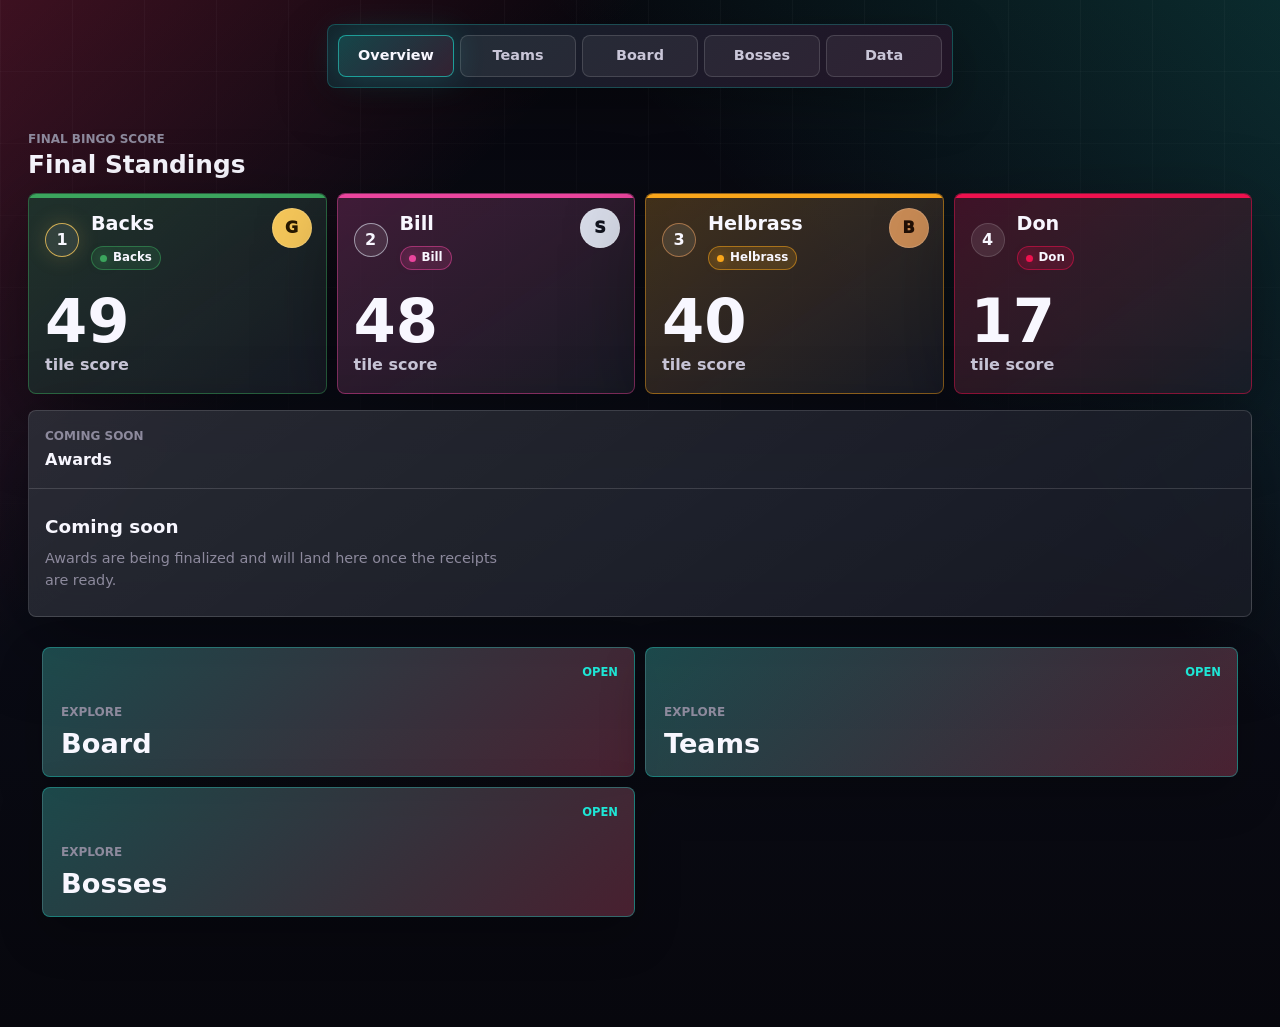
==== wrapped/index.html @ d40f6070 "Initial GitHub Pages publish surface" ====
<!doctype html>
<html lang="en">
  <head>
    <meta charset="utf-8" />
    <meta name="viewport" content="width=device-width, initial-scale=1" />
    <title>Iron Revolt Bingo V4 - Wrapped</title>
    <link rel="stylesheet" href="/wrapped/styles.css" />
  </head>
  <body>
    <div class="app-shell">
      <header class="topbar">
        <nav class="view-tabs" aria-label="Views">
          <button class="tab is-active" type="button" data-view="overview">Overview</button>
          <button class="tab" type="button" data-view="teams">Teams</button>
          <button class="tab" type="button" data-view="board">Board</button>
          <button class="tab" type="button" data-view="bosses">Bosses</button>
          <button class="tab" type="button" data-view="data">Data</button>
        </nav>
      </header>

      <main>
        <section class="view is-active" id="overview-view" aria-labelledby="overview-title">
          <div id="overview-content"></div>
        </section>

        <section class="view" id="teams-view" aria-labelledby="teams-title">
          <div class="section-header">
            <div>
              <p class="eyebrow">Rosters and work</p>
              <h2 id="teams-title">Teams</h2>
            </div>
          </div>
          <div id="teams-content"></div>
        </section>

        <section class="view" id="player-page-view" aria-label="Player detail">
          <div id="player-page"></div>
        </section>

        <section class="view" id="board-view" aria-labelledby="board-title">
          <div class="section-header">
            <div>
              <p class="eyebrow">Tile receipts</p>
              <h2 id="board-title">Board</h2>
            </div>
          </div>
          <div class="tiles-layout">
            <div class="board" id="tile-board" aria-label="Iron Revolt Bingo V4 board"></div>
          </div>
        </section>

        <section class="view" id="tile-page-view" aria-label="Tile detail">
          <div id="tile-page"></div>
        </section>

        <section class="view" id="bosses-view" aria-labelledby="bosses-title">
          <div class="section-header">
            <div>
              <p class="eyebrow">KC and EHB index</p>
              <h2 id="bosses-title">Bosses</h2>
            </div>
          </div>
          <div id="bosses-content"></div>
        </section>

        <section class="view" id="boss-page-view" aria-label="Boss detail">
          <div id="boss-page"></div>
        </section>

        <section class="view" id="data-view" aria-labelledby="data-title">
          <div class="section-header">
            <div>
              <p class="eyebrow">Source</p>
              <h2 id="data-title">Data</h2>
            </div>
          </div>
          <article class="glass-panel data-source-panel">
            <p>
              Thanks to @yep im dry for compiling the bingo data linked
              <a href="https://docs.google.com/spreadsheets/d/1VD5wGKxhlusBxQCUcKtXHOhb4hjnba7n8IAkv8ahu1g/edit?gid=1736930201#gid=1736930201" target="_blank" rel="noopener">here</a>.
            </p>
          </article>
        </section>

      </main>
      <nav class="bottom-nav" aria-label="Mobile views">
        <button class="tab is-active" type="button" data-view="overview">Overview</button>
        <button class="tab" type="button" data-view="teams">Teams</button>
        <button class="tab" type="button" data-view="board">Board</button>
        <button class="tab" type="button" data-view="bosses">Bosses</button>
        <button class="tab" type="button" data-view="data">Data</button>
      </nav>
    </div>

    <script type="module" src="/wrapped/app.js"></script>
  </body>
</html>
---- wrapped/styles.css ----
:root {
  color-scheme: dark;
  --bg: #07070d;
  --surface: rgba(16, 18, 30, 0.72);
  --surface-strong: rgba(25, 27, 43, 0.88);
  --surface-soft: rgba(255, 255, 255, 0.055);
  --border: rgba(255, 255, 255, 0.14);
  --border-strong: rgba(255, 255, 255, 0.24);
  --text: #f8f7ff;
  --secondary: #c9c6d8;
  --muted: #8d8a9d;
  --pink: #ff3366;
  --blue: #1b4dff;
  --cyan: #1ee6d6;
  --gold: #f6c75a;
  --silver: #d7dbe8;
  --bronze: #c98b55;
  --green: #4ce07d;
  --red: #ff5f72;
  --team-bill: #eb459e;
  --shadow: 0 24px 80px rgba(0, 0, 0, 0.36);
  --glow-pink: 0 0 32px rgba(255, 51, 102, 0.28);
  --glow-cyan: 0 0 32px rgba(30, 230, 214, 0.2);
  --app-bottom-space: calc(112px + env(safe-area-inset-bottom));
}

* {
  box-sizing: border-box;
}

html {
  background: var(--bg);
}

body {
  min-height: 100vh;
  margin: 0;
  background:
    linear-gradient(135deg, rgba(255, 51, 102, 0.22), transparent 28%),
    linear-gradient(225deg, rgba(30, 230, 214, 0.16), transparent 32%),
    linear-gradient(180deg, #07070d 0%, #0b0d18 46%, #07070d 100%);
  color: var(--text);
  font-family:
    Inter, ui-sans-serif, system-ui, -apple-system, BlinkMacSystemFont, "Segoe UI", sans-serif;
  font-size: 16px;
  line-height: 1.5;
}

body::before {
  content: "";
  position: fixed;
  inset: 0;
  pointer-events: none;
  background:
    linear-gradient(90deg, rgba(255, 255, 255, 0.045) 1px, transparent 1px),
    linear-gradient(0deg, rgba(255, 255, 255, 0.035) 1px, transparent 1px);
  background-size: 72px 72px;
  mask-image: linear-gradient(to bottom, rgba(0, 0, 0, 0.75), transparent 72%);
}

button,
input,
select {
  font: inherit;
}

button {
  color: inherit;
}

a {
  color: inherit;
}

.app-shell {
  position: relative;
  width: min(1320px, 100%);
  margin: 0 auto;
  padding: 16px 16px var(--app-bottom-space);
}

.topbar {
  position: sticky;
  top: 0;
  z-index: 20;
  display: block;
  margin-bottom: 18px;
  padding: 10px;
  border: 1px solid rgba(30, 230, 214, 0.24);
  border-radius: 8px;
  background:
    linear-gradient(135deg, rgba(19, 35, 44, 0.96), rgba(36, 20, 39, 0.94)),
    var(--surface-strong);
  box-shadow: 0 18px 52px rgba(0, 0, 0, 0.28);
  backdrop-filter: blur(18px);
}

.brand-mark {
  display: flex;
  align-items: center;
  gap: 10px;
}

.brand-glyph {
  display: grid;
  place-items: center;
  width: 42px;
  height: 42px;
  border: 1px solid var(--border-strong);
  border-radius: 8px;
  background: linear-gradient(135deg, rgba(255, 51, 102, 0.95), rgba(27, 77, 255, 0.75));
  box-shadow: var(--glow-pink);
  font-weight: 900;
}

.brand-mark h1 {
  margin: 0;
  font-size: 1.15rem;
  font-weight: 800;
}

.eyebrow {
  color: var(--muted);
  font-size: 0.75rem;
  font-weight: 800;
  letter-spacing: 0;
  margin: 0 0 3px;
  text-transform: uppercase;
}

h1,
h2,
h3,
p {
  margin-top: 0;
}

h2 {
  font-size: 1.55rem;
  line-height: 1.12;
  margin-bottom: 0;
}

h3 {
  font-size: 1rem;
  margin-bottom: 0;
}

.view-tabs {
  display: grid;
  grid-template-columns: repeat(5, minmax(0, 1fr));
  gap: 6px;
}

.tab,
.primary-action,
.secondary-action,
.focus-chip {
  min-height: 42px;
  border-radius: 8px;
  border: 1px solid var(--border);
  background: rgba(255, 255, 255, 0.06);
  cursor: pointer;
}

.tab {
  display: grid;
  place-items: center;
  color: var(--secondary);
  padding: 8px;
  font-size: 0.9rem;
  font-weight: 750;
  text-align: center;
  text-decoration: none;
}

.tab.is-active {
  color: var(--text);
  border-color: rgba(30, 230, 214, 0.58);
  background: linear-gradient(135deg, rgba(30, 230, 214, 0.18), rgba(255, 51, 102, 0.12));
  box-shadow: var(--glow-cyan);
}

.primary-action,
.secondary-action {
  padding: 10px 14px;
  font-weight: 800;
}

.primary-action {
  background: linear-gradient(135deg, var(--pink), #c324ff);
  border-color: rgba(255, 255, 255, 0.18);
  box-shadow: var(--glow-pink);
}

.secondary-action {
  background: rgba(255, 255, 255, 0.07);
}

.inline-action {
  min-height: 36px;
  padding: 8px 12px;
  font-size: 0.8rem;
}

.kpi-grid {
  display: grid;
  grid-template-columns: 1fr;
  gap: 10px;
}

.stat-card {
  position: relative;
  min-height: 138px;
  overflow: hidden;
  border: 1px solid var(--border);
  border-radius: 8px;
  background:
    linear-gradient(145deg, rgba(255, 255, 255, 0.11), rgba(255, 255, 255, 0.035)),
    var(--surface);
  box-shadow: var(--shadow);
  padding: 16px;
}

.stat-card::before {
  content: "";
  position: absolute;
  inset: 0 0 auto;
  height: 3px;
  background: var(--cyan);
}

.tone-pink::before {
  background: var(--pink);
}

.tone-blue::before {
  background: var(--blue);
}

.tone-gold::before {
  background: var(--gold);
}

.stat-card span,
.stat-card small {
  position: relative;
  z-index: 1;
  display: block;
  color: var(--secondary);
  font-size: 0.82rem;
  font-weight: 750;
}

.stat-card strong {
  position: relative;
  z-index: 1;
  display: block;
  margin: 12px 0 8px;
  font-size: 2.65rem;
  font-weight: 800;
  line-height: 0.92;
  font-variant-numeric: tabular-nums;
}

.kpi-grid {
  margin: 18px 0 24px;
}

.landing-note {
  max-width: 760px;
  margin: 20px 0 0;
  color: var(--secondary);
}

.landing-note h2 {
  margin: 6px 0 0;
  color: var(--text);
  font-size: clamp(1.35rem, 3vw, 2.15rem);
  line-height: 1.08;
}

.section-header {
  display: flex;
  flex-wrap: wrap;
  align-items: end;
  justify-content: space-between;
  gap: 14px;
  margin: 24px 0 14px;
}

.metric-chip {
  display: inline-flex;
  align-items: center;
  min-height: 30px;
  border: 1px solid var(--border);
  border-radius: 999px;
  color: var(--secondary);
  background: rgba(255, 255, 255, 0.06);
  font-size: 0.76rem;
  font-weight: 750;
  padding: 5px 9px;
  white-space: nowrap;
}

.team-badge {
  display: inline-flex;
  align-items: center;
  gap: 6px;
  width: fit-content;
  min-height: 24px;
  border: 1px solid color-mix(in srgb, var(--team-color), transparent 48%);
  border-radius: 999px;
  color: var(--text);
  background: color-mix(in srgb, var(--team-color), transparent 84%);
  font-size: 0.74rem;
  font-weight: 850;
  line-height: 1;
  padding: 3px 8px;
}

.team-badge > span {
  width: 7px;
  height: 7px;
  border-radius: 999px;
  background: var(--team-color);
  box-shadow: 0 0 12px color-mix(in srgb, var(--team-color), transparent 45%);
}

.view {
  display: none;
}

.view.is-active {
  display: block;
}

.detail-grid {
  display: grid;
  grid-template-columns: 1fr;
  gap: 14px;
}

.glass-panel,
.resource-card {
  border: 1px solid var(--border);
  border-radius: 8px;
  background:
    linear-gradient(145deg, rgba(255, 255, 255, 0.105), rgba(255, 255, 255, 0.035)),
    var(--surface);
  box-shadow: var(--shadow);
  overflow: hidden;
  backdrop-filter: blur(18px);
}

.panel-header {
  display: flex;
  align-items: center;
  justify-content: space-between;
  gap: 12px;
  min-height: 70px;
  padding: 16px;
  border-bottom: 1px solid var(--border);
}

.leader-list {
  padding: 6px;
}

.leader-row {
  display: grid;
  grid-template-columns: 42px minmax(0, 1fr) auto;
  gap: 10px;
  align-items: center;
  min-height: 62px;
  padding: 10px;
  border-radius: 8px;
}

.leader-row + .leader-row {
  margin-top: 4px;
}

.leader-row:hover {
  background: rgba(255, 255, 255, 0.055);
}

.rank-badge {
  display: grid;
  place-items: center;
  width: 34px;
  height: 34px;
  border-radius: 50%;
  background: rgba(255, 255, 255, 0.09);
  border: 1px solid var(--border);
  font-weight: 900;
  font-variant-numeric: tabular-nums;
}

.medal-1 .rank-badge,
.podium-card.medal-1 {
  border-color: rgba(246, 199, 90, 0.8);
  box-shadow: 0 0 22px rgba(246, 199, 90, 0.18);
}

.medal-2 .rank-badge,
.podium-card.medal-2 {
  border-color: rgba(215, 219, 232, 0.62);
}

.medal-3 .rank-badge,
.podium-card.medal-3 {
  border-color: rgba(201, 139, 85, 0.7);
}

.leader-copy {
  min-width: 0;
}

.leader-copy strong,
.tile-card strong {
  display: block;
  overflow: hidden;
  text-overflow: ellipsis;
  white-space: nowrap;
}

.leader-copy span,
.leader-value span,
.tile-card small,
.empty-state {
  color: var(--muted);
  font-size: 0.82rem;
}

.leader-value {
  text-align: right;
  font-variant-numeric: tabular-nums;
}

.leader-value strong {
  display: block;
  font-size: 1.1rem;
}

.focus-row {
  display: flex;
  gap: 8px;
  overflow-x: auto;
  padding-bottom: 2px;
}

.focus-chip {
  display: grid;
  grid-template-columns: minmax(180px, 1fr) auto;
  gap: 12px;
  align-items: center;
  min-width: 250px;
  padding: 10px 12px;
  text-align: left;
}

.focus-chip span,
.focus-chip small {
  overflow: hidden;
  text-overflow: ellipsis;
  white-space: nowrap;
}

.focus-chip small {
  color: var(--muted);
  font-size: 0.72rem;
  font-weight: 750;
}

.focus-chip strong {
  color: var(--gold);
  font-variant-numeric: tabular-nums;
}

.focus-chip.is-active {
  border-color: rgba(255, 51, 102, 0.68);
  background: rgba(255, 51, 102, 0.14);
}

.tiles-layout {
  display: grid;
  grid-template-columns: 1fr;
  justify-items: center;
  gap: 14px;
}

.board {
  display: grid;
  grid-template-columns: repeat(3, minmax(0, 1fr));
  gap: 7px;
  align-self: start;
  width: 100%;
  max-width: min(100%, 850px);
}

.tile-card {
  position: relative;
  min-height: 100px;
  aspect-ratio: 1;
  border: 1px solid var(--border);
  border-radius: 8px;
  overflow: hidden;
  padding: 0;
  background: #12131e;
  cursor: pointer;
  text-align: left;
}

.tile-card img {
  width: 100%;
  height: 100%;
  display: block;
  object-fit: cover;
  opacity: 0.55;
  filter: saturate(1.15);
}

.tile-card.is-complete img {
  opacity: 0.84;
}

.tile-card.is-focus {
  border-color: var(--gold);
  outline: 3px solid rgba(246, 199, 90, 0.25);
}

.tile-number {
  position: absolute;
  top: 7px;
  left: 7px;
  display: grid;
  place-items: center;
  min-width: 25px;
  height: 25px;
  border: 1px solid rgba(255, 255, 255, 0.4);
  border-radius: 999px;
  background: rgba(7, 7, 13, 0.72);
  font-size: 0.78rem;
  font-weight: 900;
}

.tile-scrim {
  position: absolute;
  inset: auto 0 0;
  padding: 30px 8px 8px;
  background: linear-gradient(to bottom, transparent, rgba(0, 0, 0, 0.9));
}

.tile-scrim small {
  display: block;
  font-weight: 800;
}

.resource-card {
  display: grid;
  grid-template-columns: 1fr;
}

.resource-media {
  min-height: 210px;
  background: #11131e;
}

.resource-media img {
  width: 100%;
  height: 100%;
  min-height: 210px;
  object-fit: cover;
  opacity: 0.86;
}

.resource-body {
  padding: 16px;
}

.resource-title-row {
  display: flex;
  align-items: start;
  justify-content: space-between;
  gap: 12px;
  margin-bottom: 14px;
}

.resource-body h2 {
  margin: 0;
}

.resource-stats {
  display: grid;
  grid-template-columns: 1fr;
  gap: 10px;
  margin-bottom: 12px;
}

.metric-block {
  min-height: 104px;
  border: 1px solid var(--border);
  border-radius: 8px;
  background: rgba(255, 255, 255, 0.065);
  padding: 12px;
}

.metric-block span,
.metric-block small {
  display: block;
  color: var(--secondary);
  font-size: 0.78rem;
  font-weight: 750;
}

.metric-block strong {
  display: block;
  margin: 8px 0 4px;
  font-size: 1.45rem;
  font-weight: 850;
  line-height: 1;
}

.tile-wom-summary {
  display: grid;
  gap: 8px;
}

.tile-wom-row {
  display: flex;
  flex-wrap: wrap;
  align-items: center;
  gap: 7px;
  min-height: 38px;
  border: 1px solid var(--border);
  border-radius: 8px;
  background: rgba(255, 255, 255, 0.065);
  padding: 8px 10px;
  color: var(--secondary);
  font-size: 0.9rem;
  font-weight: 750;
}

.tile-wom-row::before {
  content: "";
  width: 9px;
  height: 9px;
  flex: 0 0 auto;
  border-radius: 999px;
  background: var(--team-color);
  box-shadow: 0 0 0 3px color-mix(in srgb, var(--team-color), transparent 78%);
}

.tile-wom-team {
  color: var(--text);
  font-weight: 900;
}

.mood-nightmare {
  background:
    linear-gradient(135deg, rgba(20, 4, 29, 0.7), rgba(255, 51, 102, 0.12)),
    var(--surface);
}

.mood-yama {
  background:
    linear-gradient(135deg, rgba(30, 230, 214, 0.12), rgba(255, 51, 102, 0.12)),
    var(--surface);
}

.mood-doom_of_mokhaiotl {
  background:
    linear-gradient(135deg, rgba(246, 199, 90, 0.14), rgba(30, 230, 214, 0.09)),
    var(--surface);
}

.progress-wrap {
  display: grid;
  grid-template-columns: 1fr auto;
  gap: 10px;
  align-items: center;
}

.progress-track {
  height: 10px;
  overflow: hidden;
  border-radius: 999px;
  background: rgba(255, 255, 255, 0.08);
}

.progress-track span {
  display: block;
  height: 100%;
  border-radius: inherit;
  background: linear-gradient(90deg, var(--pink), var(--gold), var(--cyan));
}

.table-wrap {
  overflow-x: auto;
}

table {
  width: 100%;
  min-width: 720px;
  border-collapse: collapse;
}

.compact-table table {
  min-width: 540px;
}

th,
td {
  border-bottom: 1px solid rgba(255, 255, 255, 0.085);
  padding: 12px 14px;
  text-align: left;
  vertical-align: middle;
}

th {
  color: var(--muted);
  font-size: 0.74rem;
  font-weight: 850;
  text-transform: uppercase;
}

.sort-header {
  display: inline-flex;
  align-items: center;
  gap: 6px;
  border: 0;
  background: transparent;
  color: inherit;
  cursor: pointer;
  font: inherit;
  font-weight: inherit;
  letter-spacing: inherit;
  padding: 0;
  text-align: left;
  text-transform: inherit;
}

.sort-header:hover,
.sort-header.is-active {
  color: var(--cyan);
}

.sort-header span:last-child {
  display: inline-grid;
  place-items: center;
  width: 14px;
  height: 14px;
  border: 1px solid currentColor;
  border-radius: 999px;
  font-size: 0.62rem;
  line-height: 1;
}

td {
  color: var(--secondary);
  font-variant-numeric: tabular-nums;
}

.table-subline {
  display: block;
  margin-top: 3px;
  color: var(--muted);
  font-size: 0.78rem;
  font-weight: 700;
}

.gain-positive {
  color: var(--green);
}

.gain-pill {
  display: inline-flex;
  align-items: center;
  min-height: 26px;
  border-radius: 999px;
  color: var(--green);
  background: rgba(33, 229, 133, 0.13);
  font-weight: 850;
  padding: 3px 9px;
}

tbody tr:hover {
  background: rgba(255, 255, 255, 0.045);
}

.interlay-stack {
  display: grid;
  gap: 16px;
}

.interlay-empty {
  padding: 16px;
}

.interlay-empty p {
  color: var(--secondary);
  margin-bottom: 12px;
}

.split-boss-section + .split-boss-section {
  margin-top: 14px;
}

.mini-section-header {
  display: flex;
  align-items: center;
  justify-content: space-between;
  gap: 10px;
  padding: 0 14px 8px;
}

.split-boss-section h4 {
  margin: 0 0 8px;
  color: var(--text);
  font-size: 0.92rem;
}

.mini-section-header h4 {
  margin: 0;
}

.podium {
  display: grid;
  grid-template-columns: 1fr;
  gap: 8px;
  padding: 14px;
}

.podium-card {
  display: grid;
  grid-template-columns: 42px minmax(0, 1fr) auto;
  gap: 10px;
  align-items: center;
  border: 1px solid var(--border);
  border-radius: 8px;
  background: rgba(255, 255, 255, 0.055);
  padding: 12px;
}

.podium-card strong,
.podium-card span {
  display: block;
}

.podium-card span {
  color: var(--muted);
  font-size: 0.82rem;
}

.podium-card p {
  margin: 0;
  color: var(--text);
  font-size: 1.25rem;
  font-weight: 850;
  font-variant-numeric: tabular-nums;
}

.bottom-nav {
  position: sticky;
  bottom: 0;
  z-index: 30;
  display: grid;
  grid-template-columns: repeat(5, minmax(0, 1fr));
  gap: 6px;
  margin-top: 18px;
  padding: 10px;
  border: 1px solid rgba(30, 230, 214, 0.22);
  border-radius: 8px 8px 0 0;
  background:
    linear-gradient(135deg, rgba(19, 35, 44, 0.98), rgba(36, 20, 39, 0.96)),
    var(--surface-strong);
  box-shadow: 0 -18px 52px rgba(0, 0, 0, 0.32);
}

.empty-state {
  padding: 16px;
}

.data-source-panel {
  padding: 18px;
}

.data-source-panel p {
  max-width: 66ch;
  margin: 0;
  color: var(--secondary);
  font-size: 1rem;
  line-height: 1.55;
}

.data-source-panel a {
  color: var(--cyan);
  font-weight: 850;
  text-decoration-thickness: 2px;
  text-underline-offset: 3px;
}

.section-stack,
.team-stack {
  display: grid;
  gap: 16px;
}

.score-grid {
  display: grid;
  grid-template-columns: 1fr;
  gap: 10px;
}

.score-card {
  position: relative;
  min-height: 180px;
  overflow: hidden;
  border: 1px solid color-mix(in srgb, var(--team-color), transparent 52%);
  border-radius: 8px;
  background:
    linear-gradient(145deg, color-mix(in srgb, var(--team-color), transparent 78%), rgba(255, 255, 255, 0.045)),
    var(--surface);
  padding: 16px;
  box-shadow: var(--shadow);
}

.score-card::before {
  content: "";
  position: absolute;
  inset: 0 0 auto;
  height: 4px;
  background: var(--team-color);
}

.score-card.medal-1::after,
.score-card.medal-2::after,
.score-card.medal-3::after {
  position: absolute;
  top: 14px;
  right: 14px;
  min-width: 38px;
  min-height: 38px;
  display: grid;
  place-items: center;
  border: 1px solid var(--border);
  border-radius: 999px;
  font-weight: 950;
}

.score-card.medal-1::after {
  content: "G";
  color: #271800;
  background: var(--gold);
}

.score-card.medal-2::after {
  content: "S";
  color: #11131e;
  background: var(--silver);
}

.score-card.medal-3::after {
  content: "B";
  color: #211006;
  background: var(--bronze);
}

.score-card-header {
  display: flex;
  align-items: center;
  gap: 12px;
}

.score-card h3 {
  margin: 0 0 6px;
  font-size: 1.2rem;
}

.score-card > strong {
  display: block;
  margin: 24px 0 4px;
  font-size: 3.8rem;
  line-height: 0.9;
  font-weight: 900;
  font-variant-numeric: tabular-nums;
}

.score-card > span {
  color: var(--secondary);
  font-weight: 800;
}

.award-placeholder-grid,
.action-grid {
  display: grid;
  grid-template-columns: 1fr;
  gap: 10px;
  padding: 14px;
}

.award-placeholder {
  display: grid;
  gap: 10px;
  min-height: 112px;
  align-content: space-between;
  border: 1px solid var(--border);
  border-radius: 8px;
  background: rgba(255, 255, 255, 0.055);
  padding: 14px;
}

.award-placeholder strong {
  font-size: 1rem;
}

.award-coming-soon {
  display: grid;
  gap: 8px;
  padding: 24px 16px;
}

.award-coming-soon strong {
  font-size: 1.15rem;
}

.award-coming-soon span {
  max-width: 52ch;
  color: var(--muted);
  font-size: 0.9rem;
}

.nav-card {
  position: relative;
  display: grid;
  align-content: end;
  min-height: 130px;
  overflow: hidden;
  border: 1px solid rgba(30, 230, 214, 0.34);
  border-radius: 8px;
  background:
    linear-gradient(135deg, rgba(30, 230, 214, 0.22), rgba(255, 51, 102, 0.2)),
    rgba(255, 255, 255, 0.08);
  color: var(--text);
  cursor: pointer;
  padding: 18px;
  text-align: left;
  text-decoration: none;
  box-shadow: 0 18px 46px rgba(0, 0, 0, 0.24);
}

.nav-card::after {
  content: "Open";
  position: absolute;
  top: 16px;
  right: 16px;
  color: var(--cyan);
  font-size: 0.72rem;
  font-weight: 900;
  text-transform: uppercase;
}

.nav-card:hover {
  border-color: rgba(30, 230, 214, 0.68);
  background:
    linear-gradient(135deg, rgba(30, 230, 214, 0.3), rgba(255, 51, 102, 0.24)),
    rgba(255, 255, 255, 0.1);
  transform: translateY(-1px);
}

.nav-card strong {
  display: block;
  margin-top: 6px;
  font-size: 1.7rem;
  line-height: 1;
}

.team-panel {
  border-color: color-mix(in srgb, var(--team-color, white), transparent 68%);
}

.team-panel-toggle {
  width: 100%;
  border: 0;
  background: transparent;
  color: var(--text);
  cursor: pointer;
  text-align: left;
  transition:
    background 180ms ease,
    border-color 180ms ease;
}

.team-panel-toggle:hover {
  background: rgba(255, 255, 255, 0.04);
}

.team-panel-toggle:focus-visible {
  outline: 3px solid color-mix(in srgb, var(--team-color), transparent 68%);
  outline-offset: -3px;
}

.team-panel-toggle-icon {
  display: grid;
  place-items: center;
  width: 34px;
  height: 34px;
  border: 1px solid color-mix(in srgb, var(--team-color), transparent 54%);
  border-radius: 999px;
  color: var(--secondary);
  background: color-mix(in srgb, var(--team-color), transparent 88%);
  font-size: 0.8rem;
  font-weight: 900;
  transition:
    transform 240ms ease,
    color 180ms ease,
    border-color 180ms ease;
}

.team-panel-toggle:hover .team-panel-toggle-icon {
  color: var(--text);
  border-color: color-mix(in srgb, var(--team-color), transparent 34%);
}

.team-panel-body-shell {
  display: grid;
  grid-template-rows: 1fr;
  opacity: 1;
  transition:
    grid-template-rows 280ms ease,
    opacity 220ms ease;
}

.team-panel-body-shell > .team-panel-body {
  min-height: 0;
  overflow: hidden;
}

.team-panel.is-collapsed .team-panel-toggle {
  border-bottom-color: transparent;
}

.team-panel.is-collapsed .team-panel-toggle-icon {
  transform: rotate(-90deg);
}

.team-panel.is-collapsed .team-panel-body-shell {
  grid-template-rows: 0fr;
  opacity: 0;
}

.team-panel.is-collapsed .team-panel-body {
  border-top-color: transparent;
  padding-block: 0;
}

.team-panel-body {
  border-top: 3px solid var(--team-color);
  padding: 14px;
  transition:
    border-color 180ms ease,
    padding 280ms ease;
}

.team-panel-body .resource-stats {
  margin-bottom: 14px;
}

.roster-table table {
  min-width: 760px;
}

.link-button {
  border: 0;
  background: transparent;
  color: var(--text);
  cursor: pointer;
  font: inherit;
  padding: 0;
  text-align: left;
}

.link-button:hover {
  color: var(--cyan);
}

.badge-row {
  display: flex;
  flex-wrap: wrap;
  gap: 5px;
  margin-top: 5px;
}

.award-badge {
  display: inline-flex;
  align-items: center;
  min-height: 24px;
  border: 1px solid color-mix(in srgb, var(--gold), transparent 42%);
  border-radius: 999px;
  color: var(--gold);
  background: rgba(246, 199, 90, 0.12);
  font-size: 0.72rem;
  font-weight: 900;
  padding: 3px 8px;
}

.tile-leader-grid {
  display: grid;
  grid-template-columns: 1fr;
  align-items: start;
  gap: 10px;
  margin-top: 12px;
}

.tile-leader-card {
  display: grid;
  align-content: start;
  gap: 8px;
  min-height: 0;
  border: 1px solid color-mix(in srgb, var(--team-color, var(--cyan)), transparent 48%);
  border-radius: 8px;
  background:
    linear-gradient(135deg, color-mix(in srgb, var(--team-color, var(--cyan)), transparent 86%), rgba(255, 255, 255, 0.055)),
    var(--surface-soft);
  color: var(--text);
  padding: 12px;
  text-align: left;
}

.tile-leader-card > span,
.tile-leader-card > small,
.tile-leader-card > p {
  color: var(--secondary);
  font-size: 0.78rem;
  font-weight: 800;
  margin: 0;
}

.tile-leader-card > span {
  color: var(--muted);
  text-transform: uppercase;
}

.tile-leader-list {
  display: flex;
  flex-wrap: wrap;
  align-items: flex-start;
  gap: 12px 14px;
}

.tile-leader-name {
  display: inline-grid;
  justify-self: start;
  justify-items: start;
  gap: 7px;
  max-width: min(100%, 160px);
}

.tile-leader-name strong {
  font-size: 1.25rem;
  line-height: 1;
  overflow-wrap: anywhere;
}

.tile-leader-name .team-badge {
  max-width: 100%;
}

.boss-index-grid {
  display: grid;
  grid-template-columns: 1fr;
  gap: 10px;
}

.boss-card {
  position: relative;
  display: grid;
  min-height: 172px;
  overflow: hidden;
  border: 1px solid var(--border);
  border-radius: 8px;
  background:
    linear-gradient(135deg, rgba(30, 230, 214, 0.12), rgba(255, 51, 102, 0.1)),
    #11131e;
  color: var(--text);
  cursor: pointer;
  padding: 0;
  text-align: left;
}

.boss-card img {
  position: absolute;
  inset: 0;
  width: 100%;
  height: 100%;
  object-fit: cover;
  opacity: 0.56;
  filter: saturate(1.1);
}

.boss-card:hover {
  border-color: rgba(30, 230, 214, 0.68);
  transform: translateY(-1px);
}

.boss-card-scrim {
  position: relative;
  z-index: 1;
  align-self: end;
  display: grid;
  gap: 4px;
  padding: 42px 14px 12px;
  background: linear-gradient(to bottom, transparent, rgba(0, 0, 0, 0.9));
}

.boss-card-scrim strong {
  overflow: hidden;
  font-size: 1.08rem;
  font-weight: 900;
  line-height: 1.05;
  text-overflow: ellipsis;
  white-space: nowrap;
}

.boss-card-scrim small {
  overflow: hidden;
  color: var(--secondary);
  font-size: 0.78rem;
  font-weight: 800;
  text-overflow: ellipsis;
  white-space: nowrap;
}

.boss-card-stats {
  position: absolute;
  top: 10px;
  left: 10px;
  right: 10px;
  z-index: 2;
  display: flex;
  flex-wrap: wrap;
  gap: 6px;
}

.boss-card-stats span {
  min-height: 26px;
  border: 1px solid rgba(255, 255, 255, 0.22);
  border-radius: 999px;
  background: rgba(7, 7, 13, 0.72);
  color: var(--text);
  font-size: 0.72rem;
  font-weight: 850;
  padding: 4px 8px;
}

.boss-related-section {
  display: grid;
  gap: 8px;
}

.related-tile-grid {
  display: grid;
  grid-template-columns: 1fr;
  gap: 8px;
}

.related-tile-card {
  position: relative;
  display: grid;
  grid-template-columns: 72px minmax(0, 1fr);
  gap: 10px;
  align-items: center;
  min-height: 76px;
  overflow: hidden;
  border: 1px solid var(--border);
  border-radius: 8px;
  background: rgba(255, 255, 255, 0.065);
  color: var(--text);
  cursor: pointer;
  padding: 8px;
  text-align: left;
}

.related-tile-card img {
  width: 60px;
  height: 60px;
  border-radius: 6px;
  object-fit: cover;
}

.related-tile-card strong,
.related-tile-card small {
  display: block;
  overflow: hidden;
  text-overflow: ellipsis;
  white-space: nowrap;
}

.related-tile-card small {
  color: var(--muted);
  font-size: 0.78rem;
  font-weight: 800;
}

.related-tile-card:hover {
  border-color: rgba(30, 230, 214, 0.58);
  background: rgba(255, 255, 255, 0.09);
}

.boss-detail-grid {
  margin-top: 14px;
}

.player-hero {
  position: relative;
  min-height: 320px;
  overflow: hidden;
  border: 1px solid color-mix(in srgb, var(--team-color), transparent 52%);
  border-radius: 8px;
  background:
    linear-gradient(135deg, color-mix(in srgb, var(--team-color), transparent 80%), rgba(255, 255, 255, 0.04)),
    var(--surface);
  box-shadow: var(--shadow);
  margin-bottom: 14px;
}

.player-hero > img {
  position: absolute;
  inset: 0;
  width: 100%;
  height: 100%;
  object-fit: cover;
  opacity: 0.22;
}

.player-hero-body {
  position: relative;
  z-index: 1;
  padding: 18px;
}

.player-hero h2 {
  margin-bottom: 8px;
  font-size: 2rem;
}

.top-boss-strip {
  display: grid;
  gap: 4px;
  max-width: 520px;
  border: 1px solid var(--border);
  border-radius: 8px;
  background: rgba(255, 255, 255, 0.075);
  padding: 12px;
}

.top-boss-strip span,
.top-boss-strip small {
  color: var(--secondary);
  font-size: 0.82rem;
  font-weight: 800;
}

.top-boss-strip strong {
  font-size: 1.3rem;
  line-height: 1;
}

@media (min-width: 700px) {
  :root {
    --app-bottom-space: 104px;
  }

  .app-shell {
    padding: 22px 22px var(--app-bottom-space);
  }

  .topbar {
    width: fit-content;
    max-width: 100%;
    margin-inline: auto;
  }

  .view-tabs {
    display: flex;
  }

  .tab {
    min-width: 116px;
    padding-inline: 14px;
  }

  .kpi-grid {
    grid-template-columns: repeat(4, minmax(0, 1fr));
  }

  .score-grid {
    grid-template-columns: repeat(4, minmax(0, 1fr));
  }

  .award-placeholder-grid,
  .action-grid {
    grid-template-columns: repeat(2, minmax(0, 1fr));
  }

  .board {
    grid-template-columns: repeat(7, minmax(0, 1fr));
  }

  .tile-card {
    min-height: 106px;
  }

  .resource-card {
    grid-template-columns: minmax(220px, 0.42fr) minmax(0, 0.58fr);
  }

  .resource-stats {
    grid-template-columns: repeat(3, minmax(0, 1fr));
  }

  .tile-leader-grid {
    grid-template-columns: repeat(2, minmax(0, 1fr));
  }

  .boss-index-grid {
    grid-template-columns: repeat(3, minmax(0, 1fr));
  }

  .related-tile-grid {
    grid-template-columns: repeat(2, minmax(0, 1fr));
  }

  .detail-grid {
    grid-template-columns: 1fr;
  }
}

@media (min-width: 1080px) {
  :root {
    --app-bottom-space: 96px;
  }

  .app-shell {
    padding: 24px 28px var(--app-bottom-space);
  }

  .tile-card {
    min-height: 92px;
  }

  .boss-index-grid {
    grid-template-columns: repeat(4, minmax(0, 1fr));
  }

  .bottom-nav {
    display: none;
  }
}
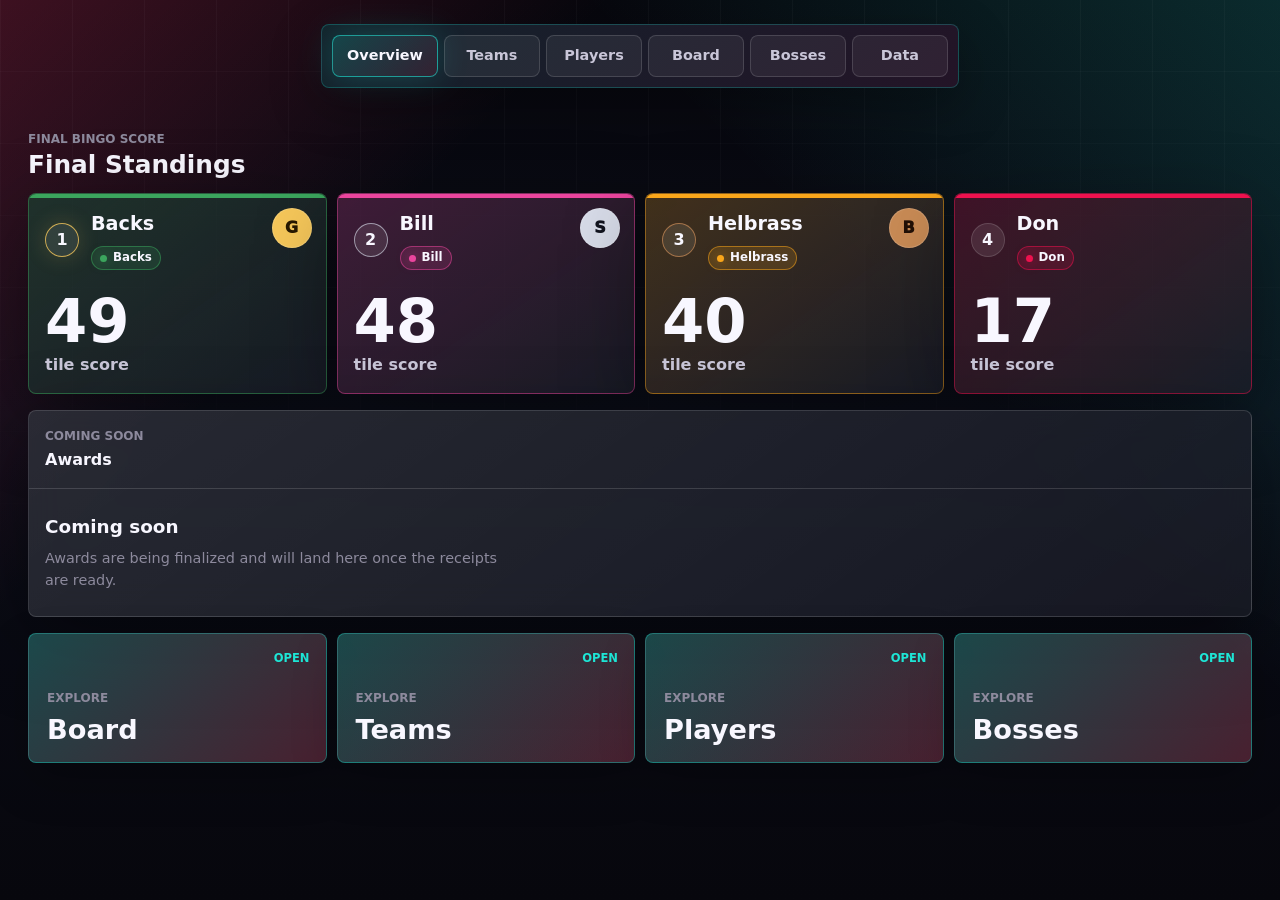
==== commit abc145f2: "Add players view and finish Pages redirect fix" ====
--- a/wrapped/index.html
+++ b/wrapped/index.html
@@ -4,7 +4,7 @@
     <meta charset="utf-8" />
     <meta name="viewport" content="width=device-width, initial-scale=1" />
     <title>Iron Revolt Bingo V4 - Wrapped</title>
-    <link rel="stylesheet" href="/wrapped/styles.css" />
+    <link rel="stylesheet" href="./styles.css" />
   </head>
   <body>
     <div class="app-shell">
@@ -12,6 +12,7 @@
         <nav class="view-tabs" aria-label="Views">
           <button class="tab is-active" type="button" data-view="overview">Overview</button>
           <button class="tab" type="button" data-view="teams">Teams</button>
+          <button class="tab" type="button" data-view="players">Players</button>
           <button class="tab" type="button" data-view="board">Board</button>
           <button class="tab" type="button" data-view="bosses">Bosses</button>
           <button class="tab" type="button" data-view="data">Data</button>
@@ -31,6 +32,16 @@
             </div>
           </div>
           <div id="teams-content"></div>
+        </section>
+
+        <section class="view" id="players-view" aria-labelledby="players-title">
+          <div class="section-header">
+            <div>
+              <p class="eyebrow">All rosters combined</p>
+              <h2 id="players-title">Players</h2>
+            </div>
+          </div>
+          <div id="players-content"></div>
         </section>
 
         <section class="view" id="player-page-view" aria-label="Player detail">
@@ -86,12 +97,24 @@
       <nav class="bottom-nav" aria-label="Mobile views">
         <button class="tab is-active" type="button" data-view="overview">Overview</button>
         <button class="tab" type="button" data-view="teams">Teams</button>
+        <button class="tab" type="button" data-view="players">Players</button>
         <button class="tab" type="button" data-view="board">Board</button>
         <button class="tab" type="button" data-view="bosses">Bosses</button>
         <button class="tab" type="button" data-view="data">Data</button>
       </nav>
     </div>
 
-    <script type="module" src="/wrapped/app.js"></script>
+    <script type="module" src="./app.js"></script>
+    <script>
+      (function () {
+        var params = new URLSearchParams(window.location.search);
+        var redirectPath = params.get("redirect");
+        if (!redirectPath || redirectPath.charAt(0) !== "/") return;
+
+        var redirectUrl = new URL(redirectPath, window.location.origin);
+        var appBase = window.location.pathname.replace(/\/(?:index\.html)?$/, "");
+        window.history.replaceState({}, "", appBase + redirectUrl.pathname + redirectUrl.search + redirectUrl.hash);
+      })();
+    </script>
   </body>
 </html>
--- a/wrapped/styles.css
+++ b/wrapped/styles.css
@@ -148,7 +148,7 @@
 
 .view-tabs {
   display: grid;
-  grid-template-columns: repeat(5, minmax(0, 1fr));
+  grid-template-columns: repeat(3, minmax(0, 1fr));
   gap: 6px;
 }
 
@@ -710,6 +710,12 @@
   min-width: 540px;
 }
 
+.table-action-row {
+  display: flex;
+  justify-content: flex-end;
+  padding: 10px 14px 0;
+}
+
 th,
 td {
   border-bottom: 1px solid rgba(255, 255, 255, 0.085);
@@ -866,7 +872,7 @@
   bottom: 0;
   z-index: 30;
   display: grid;
-  grid-template-columns: repeat(5, minmax(0, 1fr));
+  grid-template-columns: repeat(3, minmax(0, 1fr));
   gap: 6px;
   margin-top: 18px;
   padding: 10px;
@@ -992,12 +998,17 @@
   font-weight: 800;
 }
 
-.award-placeholder-grid,
-.action-grid {
+.award-placeholder-grid {
   display: grid;
   grid-template-columns: 1fr;
   gap: 10px;
   padding: 14px;
+}
+
+.action-grid {
+  display: grid;
+  grid-template-columns: 1fr;
+  gap: 10px;
 }
 
 .award-placeholder {
@@ -1484,11 +1495,17 @@
 
   .view-tabs {
     display: flex;
+    flex-wrap: wrap;
+    justify-content: center;
   }
 
   .tab {
-    min-width: 116px;
+    min-width: 96px;
     padding-inline: 14px;
+  }
+
+  .bottom-nav {
+    grid-template-columns: repeat(6, minmax(0, 1fr));
   }
 
   .kpi-grid {
@@ -1499,9 +1516,12 @@
     grid-template-columns: repeat(4, minmax(0, 1fr));
   }
 
-  .award-placeholder-grid,
+  .award-placeholder-grid {
+    grid-template-columns: repeat(2, minmax(0, 1fr));
+  }
+
   .action-grid {
-    grid-template-columns: repeat(2, minmax(0, 1fr));
+    grid-template-columns: repeat(4, minmax(0, 1fr));
   }
 
   .board {
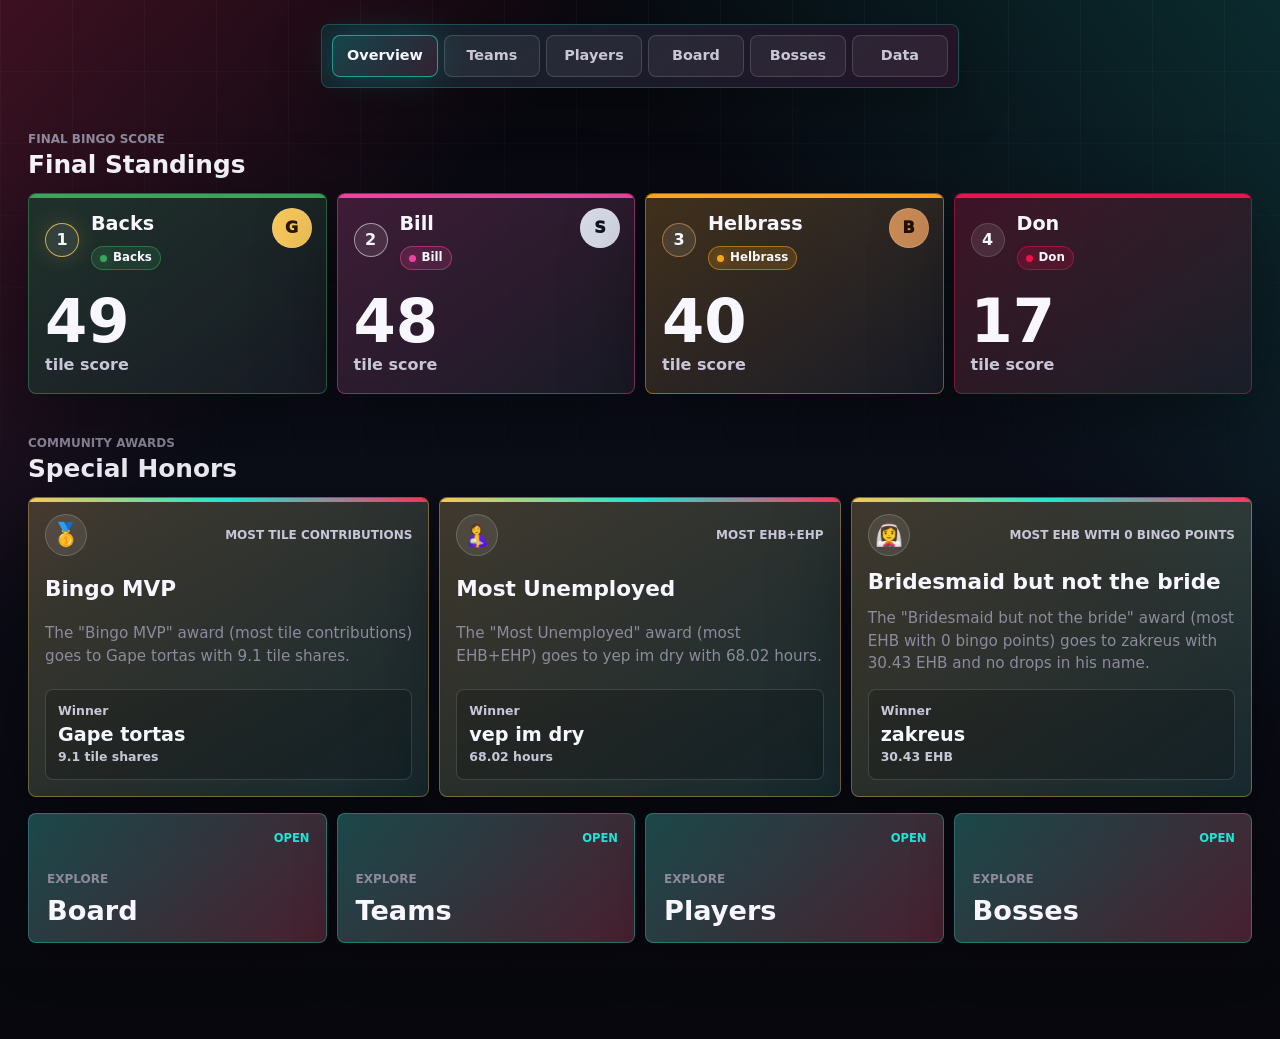
==== commit c0ecbb73: "improve tile->boss mapping. player page tile attr. and other misc improvements" ====
--- a/wrapped/index.html
+++ b/wrapped/index.html
@@ -4,6 +4,7 @@
     <meta charset="utf-8" />
     <meta name="viewport" content="width=device-width, initial-scale=1" />
     <title>Iron Revolt Bingo V4 - Wrapped</title>
+    <base href="/wrapped/" />
     <link rel="stylesheet" href="./styles.css" />
   </head>
   <body>
--- a/wrapped/styles.css
+++ b/wrapped/styles.css
@@ -998,48 +998,114 @@
   font-weight: 800;
 }
 
-.award-placeholder-grid {
+.action-grid {
   display: grid;
   grid-template-columns: 1fr;
   gap: 10px;
-  padding: 14px;
-}
-
-.action-grid {
+}
+
+.award-grid {
   display: grid;
   grid-template-columns: 1fr;
   gap: 10px;
 }
 
-.award-placeholder {
-  display: grid;
-  gap: 10px;
-  min-height: 112px;
+.award-card {
+  display: grid;
+  gap: 14px;
+  min-height: 250px;
   align-content: space-between;
+  overflow: hidden;
+  position: relative;
+  border: 1px solid rgba(246, 199, 90, 0.36);
+  border-radius: 8px;
+  background:
+    linear-gradient(145deg, rgba(246, 199, 90, 0.18), rgba(30, 230, 214, 0.09)),
+    rgba(255, 255, 255, 0.055);
+  padding: 16px;
+  box-shadow: var(--shadow);
+}
+
+.award-card::before {
+  content: "";
+  position: absolute;
+  inset: 0 0 auto;
+  height: 4px;
+  background: linear-gradient(90deg, var(--gold), var(--cyan), var(--pink));
+}
+
+.award-card-top,
+.award-winner {
+  position: relative;
+  z-index: 1;
+}
+
+.award-card-top {
+  display: flex;
+  align-items: center;
+  justify-content: space-between;
+  gap: 12px;
+  color: var(--secondary);
+  font-size: 0.75rem;
+  font-weight: 850;
+  letter-spacing: 0;
+  text-transform: uppercase;
+}
+
+.award-icon {
+  display: grid;
+  place-items: center;
+  width: 42px;
+  height: 42px;
+  flex: 0 0 auto;
+  border: 1px solid rgba(255, 255, 255, 0.18);
+  border-radius: 999px;
+  background: rgba(255, 255, 255, 0.09);
+  font-size: 1.4rem;
+}
+
+.award-card h3 {
+  position: relative;
+  z-index: 1;
+  margin: 0;
+  font-size: 1.35rem;
+  line-height: 1.08;
+}
+
+.award-card p {
+  position: relative;
+  z-index: 1;
+  margin: 0;
+  color: var(--muted);
+  font-size: 0.95rem;
+}
+
+.award-winner {
+  display: grid;
+  gap: 3px;
   border: 1px solid var(--border);
   border-radius: 8px;
-  background: rgba(255, 255, 255, 0.055);
-  padding: 14px;
-}
-
-.award-placeholder strong {
-  font-size: 1rem;
-}
-
-.award-coming-soon {
-  display: grid;
-  gap: 8px;
-  padding: 24px 16px;
-}
-
-.award-coming-soon strong {
-  font-size: 1.15rem;
-}
-
-.award-coming-soon span {
-  max-width: 52ch;
-  color: var(--muted);
-  font-size: 0.9rem;
+  background: rgba(0, 0, 0, 0.18);
+  padding: 12px;
+}
+
+.award-winner span,
+.award-winner small {
+  color: var(--secondary);
+  font-size: 0.78rem;
+  font-weight: 800;
+}
+
+.award-winner strong,
+.award-winner a {
+  color: var(--text);
+  font-size: 1.2rem;
+  line-height: 1.1;
+  text-decoration: none;
+}
+
+.award-winner a:hover {
+  color: var(--cyan);
 }
 
 .nav-card {
@@ -1478,6 +1544,91 @@
   line-height: 1;
 }
 
+.player-tile-strip {
+  display: grid;
+  grid-template-columns: repeat(auto-fill, minmax(82px, 1fr));
+  gap: 8px;
+  max-width: 760px;
+  margin-top: 14px;
+}
+
+.player-tile-chip {
+  position: relative;
+  display: grid;
+  align-content: end;
+  min-height: 84px;
+  overflow: hidden;
+  border: 1px solid color-mix(in srgb, var(--team-color), transparent 42%);
+  border-radius: 8px;
+  background:
+    linear-gradient(to bottom, rgba(7, 7, 13, 0.08), rgba(7, 7, 13, 0.92)),
+    rgba(255, 255, 255, 0.07);
+  color: var(--text);
+  cursor: pointer;
+  padding: 7px;
+  text-align: left;
+}
+
+.player-tile-chip img {
+  position: absolute;
+  inset: 0;
+  width: 100%;
+  height: 100%;
+  object-fit: cover;
+  opacity: 0.42;
+  transition: opacity 0.16s ease;
+}
+
+.player-tile-chip:hover {
+  border-color: color-mix(in srgb, var(--team-color), var(--cyan) 34%);
+  transform: translateY(-1px);
+}
+
+.player-tile-chip:hover img {
+  opacity: 0.58;
+}
+
+.player-tile-percent,
+.player-tile-label,
+.player-tile-meta {
+  position: relative;
+  z-index: 1;
+}
+
+.player-tile-percent {
+  justify-self: start;
+  min-height: 24px;
+  border: 1px solid rgba(255, 255, 255, 0.24);
+  border-radius: 999px;
+  background: rgba(7, 7, 13, 0.74);
+  color: var(--gold);
+  font-size: 0.78rem;
+  font-weight: 950;
+  padding: 3px 7px;
+}
+
+.player-tile-label {
+  display: block;
+  overflow: hidden;
+  margin-top: 16px;
+  font-size: 0.78rem;
+  font-weight: 900;
+  line-height: 1.05;
+  text-overflow: ellipsis;
+  white-space: nowrap;
+}
+
+.player-tile-meta {
+  display: block;
+  overflow: hidden;
+  margin-top: 2px;
+  color: var(--secondary);
+  font-size: 0.68rem;
+  font-weight: 800;
+  text-overflow: ellipsis;
+  white-space: nowrap;
+}
+
 @media (min-width: 700px) {
   :root {
     --app-bottom-space: 104px;
@@ -1516,8 +1667,8 @@
     grid-template-columns: repeat(4, minmax(0, 1fr));
   }
 
-  .award-placeholder-grid {
-    grid-template-columns: repeat(2, minmax(0, 1fr));
+  .award-grid {
+    grid-template-columns: repeat(3, minmax(0, 1fr));
   }
 
   .action-grid {
@@ -1542,6 +1693,10 @@
 
   .tile-leader-grid {
     grid-template-columns: repeat(2, minmax(0, 1fr));
+  }
+
+  .player-tile-strip {
+    grid-template-columns: repeat(auto-fill, minmax(96px, 1fr));
   }
 
   .boss-index-grid {
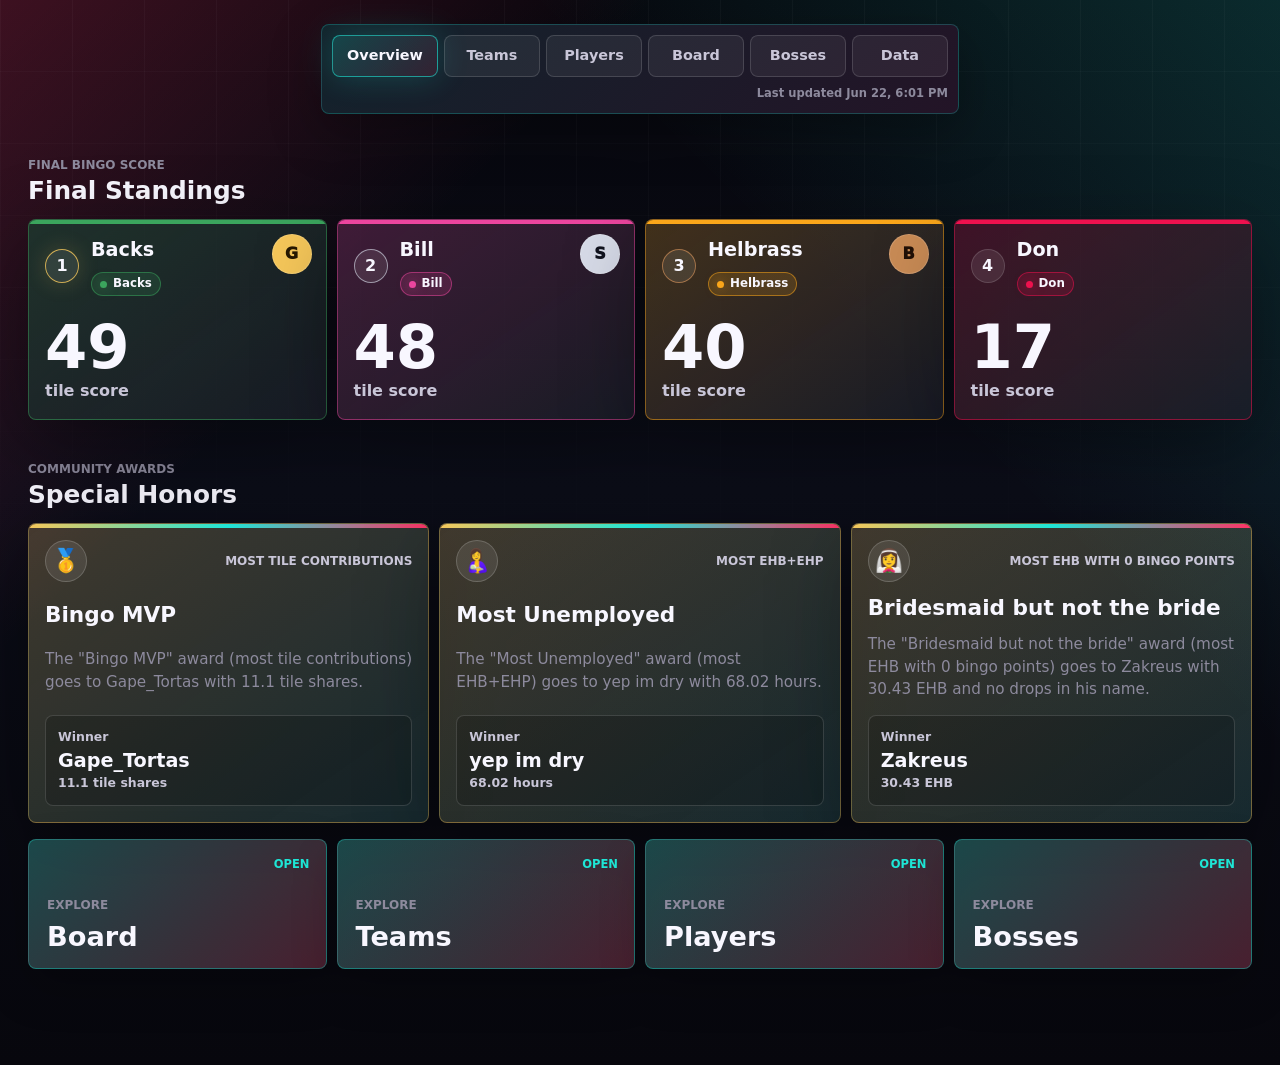
==== commit bfaf1584: "fix some horizontal scrolling issues on mobile browsers" ====
--- a/wrapped/index.html
+++ b/wrapped/index.html
@@ -18,6 +18,7 @@
           <button class="tab" type="button" data-view="bosses">Bosses</button>
           <button class="tab" type="button" data-view="data">Data</button>
         </nav>
+        <div class="data-freshness" id="data-freshness" aria-live="polite"></div>
       </header>
 
       <main>
--- a/wrapped/styles.css
+++ b/wrapped/styles.css
@@ -75,8 +75,13 @@
 .app-shell {
   position: relative;
   width: min(1320px, 100%);
+  min-width: 0;
   margin: 0 auto;
   padding: 16px 16px var(--app-bottom-space);
+}
+
+main {
+  min-width: 0;
 }
 
 .topbar {
@@ -150,6 +155,15 @@
   display: grid;
   grid-template-columns: repeat(3, minmax(0, 1fr));
   gap: 6px;
+}
+
+.data-freshness {
+  min-height: 18px;
+  margin-top: 8px;
+  color: var(--muted);
+  font-size: 0.72rem;
+  font-weight: 800;
+  text-align: center;
 }
 
 .tab,
@@ -329,6 +343,7 @@
 
 .view {
   display: none;
+  min-width: 0;
 }
 
 .view.is-active {
@@ -339,10 +354,12 @@
   display: grid;
   grid-template-columns: 1fr;
   gap: 14px;
+  min-width: 0;
 }
 
 .glass-panel,
 .resource-card {
+  min-width: 0;
   border: 1px solid var(--border);
   border-radius: 8px;
   background:
@@ -576,6 +593,7 @@
 }
 
 .resource-body {
+  min-width: 0;
   padding: 16px;
 }
 
@@ -697,7 +715,13 @@
 }
 
 .table-wrap {
+  width: 100%;
+  max-width: 100%;
+  min-width: 0;
   overflow-x: auto;
+  overflow-y: hidden;
+  overscroll-behavior-inline: contain;
+  -webkit-overflow-scrolling: touch;
 }
 
 table {
@@ -1211,6 +1235,7 @@
 
 .team-panel-body-shell > .team-panel-body {
   min-height: 0;
+  min-width: 0;
   overflow: hidden;
 }
 
@@ -1233,6 +1258,7 @@
 }
 
 .team-panel-body {
+  min-width: 0;
   border-top: 3px solid var(--team-color);
   padding: 14px;
   transition:
@@ -1650,6 +1676,10 @@
     justify-content: center;
   }
 
+  .data-freshness {
+    text-align: right;
+  }
+
   .tab {
     min-width: 96px;
     padding-inline: 14px;
